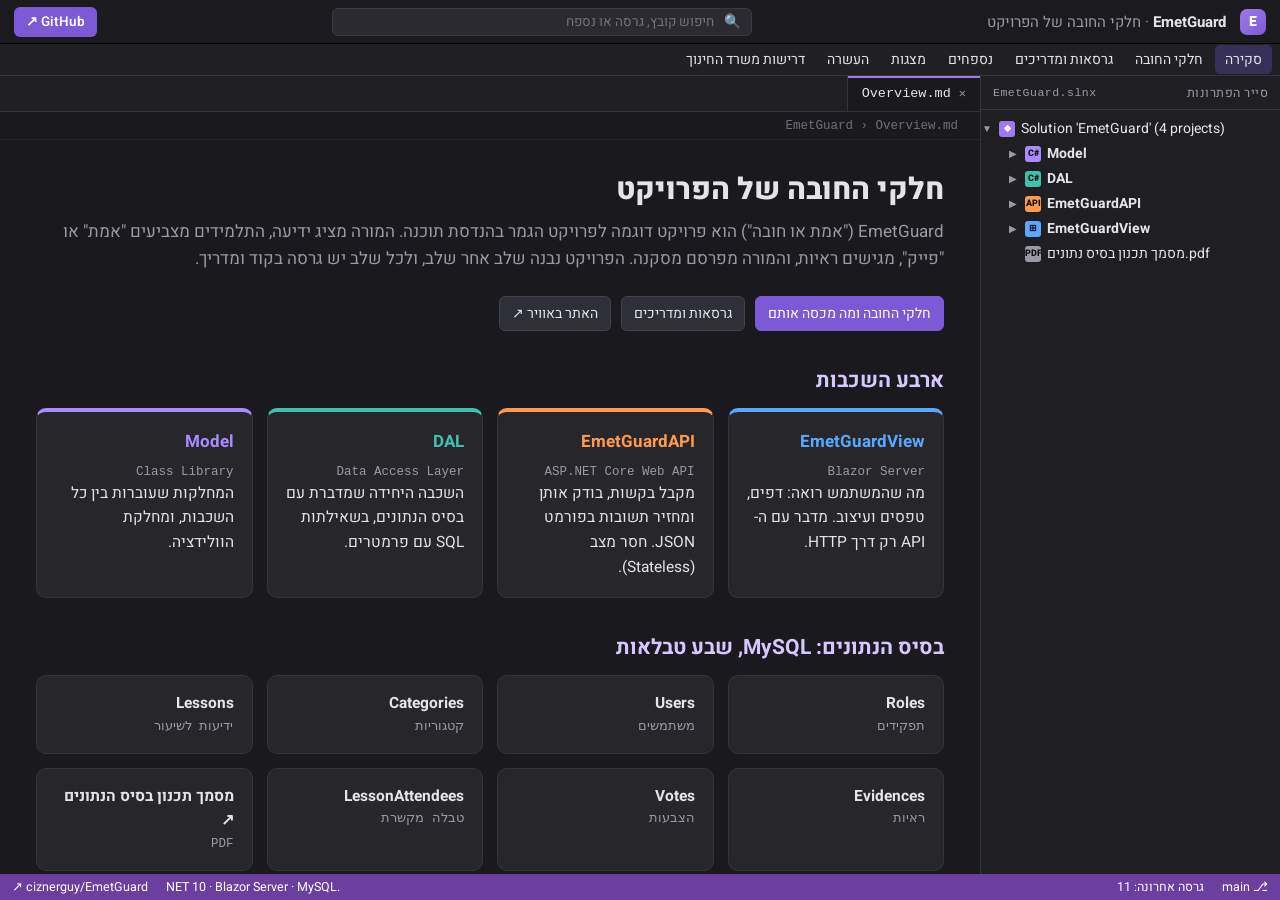
==== index.html @ a3143f9f "אתר: סייר הפתרונות סגור כברירת מחדל" ====
<!DOCTYPE html>
<html lang="he" dir="rtl">
<head>
<meta charset="utf-8">
<meta name="viewport" content="width=device-width, initial-scale=1">
<title>חלקי החובה של הפרויקט · EmetGuard</title>
<meta name="description" content="פרויקט הדוגמה EmetGuard: חלקי החובה, גרסאות, מדריכים, נספחים ומצגות">
<link rel="preconnect" href="https://fonts.googleapis.com">
<link href="https://fonts.googleapis.com/css2?family=Heebo:wght@400;500;700;800&display=swap" rel="stylesheet">
<style>
:root{
  --title:#1b1b1f; --menu:#202024; --side:#1f1f23; --side2:#26262b; --editor:#1a1a1e; --tab:#26262b; --tabActive:#1a1a1e;
  --line:#34343b; --text:#e3e3e8; --muted:#9a9aa6; --dim:#6f6f7a;
  --accent:#9f7aea; --accent2:#7c5ad6; --status:#6b3fa0; --sel:#37315a; --hover:#2d2d34;
  --ok:#4ec98a; --part:#e8b54d; --later:#8a8a96;
  --model:#a98bff; --dal:#3fc1b0; --api:#ff9a4d; --view:#5aa7ff; --db:#c9a27d;
  --code:"Cascadia Code","Cascadia Mono",Consolas,"Courier New",monospace;
}
*{box-sizing:border-box}
html,body{margin:0;height:100%}
body{background:var(--editor);color:var(--text);font-family:Heebo,"Segoe UI",Arial,sans-serif;font-size:15.5px;display:flex;flex-direction:column;overflow:hidden}
a{color:#b9a2ff}
a:hover{color:#d6c8ff}
code,.mono{font-family:var(--code);font-size:.92em}
code{background:#2a2a31;border:1px solid #393942;border-radius:4px;padding:0 5px;direction:ltr;unicode-bidi:isolate}

/* פס כותרת */
.titlebar{height:44px;background:var(--title);display:flex;align-items:center;gap:14px;padding:0 14px;border-bottom:1px solid #000}
.logo{width:26px;height:26px;border-radius:7px;background:linear-gradient(135deg,var(--accent),var(--accent2));display:grid;place-items:center;font-weight:800;font-size:14px;color:#fff}
.titlebar .name{font-weight:700;font-size:15px;white-space:nowrap}
.titlebar .name span{color:var(--muted);font-weight:400}
.search{flex:1;max-width:420px;margin-inline:auto;background:#2a2a30;border:1px solid #3a3a42;border-radius:6px;height:28px;display:flex;align-items:center;padding:0 10px;gap:8px;color:var(--muted);font-size:13.5px}
.search input{background:none;border:0;outline:0;color:var(--text);font:inherit;width:100%}
.tb-btn{background:var(--accent2);color:#fff;border:0;border-radius:6px;padding:5px 12px;font:inherit;font-size:13.5px;font-weight:600;text-decoration:none;white-space:nowrap}
.tb-btn:hover{background:var(--accent);color:#fff}
.menubtn{display:none;background:none;border:1px solid #444;color:var(--text);border-radius:6px;padding:3px 9px;font-size:16px;cursor:pointer}

/* תפריט */
.menubar{height:32px;background:var(--menu);display:flex;align-items:center;gap:2px;padding:0 8px;border-bottom:1px solid var(--line);overflow-x:auto;white-space:nowrap}
.menubar button{background:none;border:0;color:var(--text);font:inherit;font-size:14px;padding:4px 10px;border-radius:5px;cursor:pointer}
.menubar button:hover{background:var(--hover)}
.menubar button.on{background:var(--sel)}

/* גוף */
.main{flex:1;display:flex;min-height:0}
.explorer{width:300px;background:var(--side);border-left:1px solid var(--line);display:flex;flex-direction:column;min-height:0}
.pane-title{height:34px;display:flex;align-items:center;justify-content:space-between;padding:0 12px;font-size:12.5px;letter-spacing:.04em;color:var(--muted);text-transform:uppercase;border-bottom:1px solid var(--line)}
.tree{flex:1;overflow:auto;padding:6px 0 20px;font-size:14px;direction:ltr}
.tree .row{display:flex;align-items:center;gap:6px;height:25px;padding-right:10px;cursor:pointer;white-space:nowrap;color:var(--text);user-select:none}
.tree .row:hover{background:var(--hover)}
.tree .row.sel{background:var(--sel);outline:1px solid #5c4aa0}
.tree .chev{width:12px;color:var(--muted);font-size:10px;text-align:center}
.tree .ico{width:16px;height:16px;border-radius:3px;display:inline-grid;place-items:center;font-size:9px;font-weight:800;color:#111;flex:none}
.tree .desc{color:var(--dim);font-size:12px;margin-left:6px;direction:rtl}
.tree .kids{display:block}
.tree .kids.closed{display:none}

.editor{flex:1;display:flex;flex-direction:column;min-width:0}
.tabs{height:36px;background:var(--side);display:flex;align-items:flex-end;border-bottom:1px solid var(--line);overflow-x:auto;overflow-y:hidden}
.tab{height:35px;display:flex;align-items:center;gap:8px;padding:0 14px;background:var(--tab);border-left:1px solid var(--line);color:var(--muted);font-size:13.5px;cursor:pointer;white-space:nowrap;font-family:var(--code);direction:ltr}
.tab:hover{color:var(--text)}
.tab.on{background:var(--tabActive);color:var(--text);box-shadow:inset 0 2px 0 var(--accent)}
.tab .x{opacity:0;font-size:12px}
.tab.on .x{opacity:.6}
.breadcrumb{height:28px;display:flex;align-items:center;padding:0 22px;color:var(--dim);font-size:12.5px;border-bottom:1px solid #26262c;font-family:var(--code);direction:ltr;justify-content:flex-end}
.content{flex:1;overflow:auto;padding:28px 36px 60px}
.page{display:none;max-width:1050px;margin:0 auto;animation:fade .25s}
.page.on{display:block}
@keyframes fade{from{opacity:0;transform:translateY(6px)}to{opacity:1;transform:none}}

h1{font-size:30px;margin:0 0 6px;font-weight:800}
h2{font-size:21px;margin:34px 0 12px;font-weight:700;color:#d6c8ff}
.lead{color:var(--muted);font-size:17px;margin:0 0 24px;line-height:1.6}
p{line-height:1.7}

.grid{display:grid;gap:14px}
.g2{grid-template-columns:repeat(2,1fr)} .g3{grid-template-columns:repeat(3,1fr)} .g4{grid-template-columns:repeat(4,1fr)}
.card{background:var(--side2);border:1px solid var(--line);border-radius:10px;padding:16px 18px;line-height:1.6}
.card h3{margin:0 0 6px;font-size:17px}
.card .k{font-family:var(--code);font-size:12.5px;color:var(--muted);direction:ltr;text-align:right}
a.card{display:block;text-decoration:none;color:var(--text);transition:border-color .15s,transform .15s}
a.card:hover{border-color:var(--accent);transform:translateY(-2px);color:var(--text)}
.layer{border-top:4px solid}
.btns{display:flex;gap:10px;flex-wrap:wrap;margin-top:10px}
.btn{display:inline-flex;align-items:center;gap:6px;background:#2f2f37;border:1px solid #42424c;color:var(--text);text-decoration:none;border-radius:6px;padding:6px 12px;font-size:14px}
.btn:hover{border-color:var(--accent);color:#fff}
.btn.primary{background:var(--accent2);border-color:var(--accent2);color:#fff}

table{border-collapse:collapse;width:100%;font-size:14.5px;background:var(--side2);border:1px solid var(--line);border-radius:10px;overflow:hidden}
th,td{padding:10px 12px;text-align:right;border-bottom:1px solid var(--line);vertical-align:top;line-height:1.55}
th{background:#2c2c33;color:var(--muted);font-weight:600;font-size:13px}
tr:last-child td{border-bottom:0}
tr:hover td{background:#2a2a31}
.num{font-family:var(--code);color:var(--accent);font-weight:700;width:46px;text-align:center}
.st{display:inline-block;padding:1px 10px;border-radius:12px;font-size:12.5px;font-weight:700;white-space:nowrap}
.st.ok{background:rgba(78,201,138,.15);color:var(--ok);border:1px solid rgba(78,201,138,.4)}
.st.part{background:rgba(232,181,77,.13);color:var(--part);border:1px solid rgba(232,181,77,.4)}
.st.later{background:rgba(138,138,150,.13);color:var(--later);border:1px solid rgba(138,138,150,.35)}
.where{font-family:var(--code);font-size:12.5px;color:#cbbdff;direction:ltr;unicode-bidi:isolate}

.note{background:#2b2640;border:1px solid #4a3f7a;border-radius:10px;padding:12px 16px;line-height:1.6;margin:16px 0}
.warn{background:#3a2f1c;border-color:#6b5328}

/* פרטי קובץ */
.filehead{display:flex;align-items:center;gap:12px;margin-bottom:6px}
.filehead .ico{width:34px;height:34px;border-radius:8px;display:grid;place-items:center;font-weight:800;color:#111;font-size:14px}
.codebox{background:#141417;border:1px solid var(--line);border-radius:10px;padding:14px 18px;font-family:var(--code);font-size:13.5px;direction:ltr;text-align:left;white-space:pre;overflow:auto;color:#d4d4d4;line-height:1.55}
.codebox .c{color:#6a9955} .codebox .k{color:#569cd6} .codebox .t{color:#4ec9b0} .codebox .s{color:#ce9178}

/* שורת סטטוס */
.statusbar{height:26px;background:var(--status);color:#fff;display:flex;align-items:center;gap:18px;padding:0 12px;font-size:12.5px;white-space:nowrap;overflow:hidden}
.statusbar .sp{flex:1}
.statusbar a{color:#fff;text-decoration:none}

/* טלפון */
@media (max-width:900px){
  .g3,.g4{grid-template-columns:repeat(2,1fr)}
  .explorer{position:fixed;top:76px;bottom:26px;right:0;z-index:20;transform:translateX(100%);transition:transform .2s;box-shadow:-8px 0 30px rgba(0,0,0,.5)}
  body.tree-open .explorer{transform:none}
  .menubtn{display:inline-block}
  .search{display:none}
  .content{padding:20px 16px 50px}
  .titlebar .name span{display:none}
}
@media (max-width:560px){
  .g2,.g3,.g4{grid-template-columns:1fr}
  h1{font-size:24px}
  .tb-btn{display:none}
  table{font-size:13.5px} th,td{padding:8px}
}
</style>
</head>
<body>

<header class="titlebar">
  <button class="menubtn" id="menuBtn" aria-label="פתיחת סייר הפתרונות">☰</button>
  <div class="logo">E</div>
  <div class="name">EmetGuard <span>· חלקי החובה של הפרויקט</span></div>
  <label class="search">🔍<input id="q" type="search" placeholder="חיפוש קובץ, גרסה או נספח"></label>
  <a class="tb-btn" href="https://github.com/ciznerguy/EmetGuard" target="_blank" rel="noopener">GitHub ↗</a>
</header>

<nav class="menubar" id="menubar">
  <button data-go="overview">סקירה</button>
  <button data-go="requirements">חלקי החובה</button>
  <button data-go="versions">גרסאות ומדריכים</button>
  <button data-go="appendices">נספחים</button>
  <button data-go="decks">מצגות</button>
  <button data-go="enrichment">העשרה</button>
  <button data-go="ministry">דרישות משרד החינוך</button>
</nav>

<div class="main">
  <aside class="explorer" id="explorer">
    <div class="pane-title"><span>סייר הפתרונות</span><span class="mono" style="text-transform:none">EmetGuard.slnx</span></div>
    <div class="tree" id="tree"></div>
  </aside>

  <section class="editor">
    <div class="tabs" id="tabs"></div>
    <div class="breadcrumb" id="crumb"></div>
    <div class="content" id="content">

<!-- ===== סקירה ===== -->
<article class="page" id="p-overview">
  <h1>חלקי החובה של הפרויקט</h1>
  <p class="lead">EmetGuard ("אמת או חובה") הוא פרויקט דוגמה לפרויקט הגמר בהנדסת תוכנה. המורה מציג ידיעה, התלמידים מצביעים "אמת" או "פייק", מגישים ראיות, והמורה מפרסם מסקנה. הפרויקט נבנה שלב אחר שלב, ולכל שלב יש גרסה בקוד ומדריך.</p>

  <div class="btns" style="margin-bottom:8px">
    <a class="btn primary" href="#requirements">חלקי החובה ומה מכסה אותם</a>
    <a class="btn" href="#versions">גרסאות ומדריכים</a>
    <a class="btn" href="https://emetguard.onrender.com" target="_blank" rel="noopener">האתר באוויר ↗</a>
  </div>

  <h2>ארבע השכבות</h2>
  <div class="grid g4">
    <a class="card layer" style="border-top-color:var(--view)" href="#file/view">
      <h3 style="color:var(--view)">EmetGuardView</h3><div class="k">Blazor Server</div>
      מה שהמשתמש רואה: דפים, טפסים ועיצוב. מדבר עם ה-API רק דרך HTTP.</a>
    <a class="card layer" style="border-top-color:var(--api)" href="#file/api">
      <h3 style="color:var(--api)">EmetGuardAPI</h3><div class="k">ASP.NET Core Web API</div>
      מקבל בקשות, בודק אותן ומחזיר תשובות בפורמט JSON. חסר מצב (Stateless).</a>
    <a class="card layer" style="border-top-color:var(--dal)" href="#file/dal">
      <h3 style="color:var(--dal)">DAL</h3><div class="k">Data Access Layer</div>
      השכבה היחידה שמדברת עם בסיס הנתונים, בשאילתות SQL עם פרמטרים.</a>
    <a class="card layer" style="border-top-color:var(--model)" href="#file/model">
      <h3 style="color:var(--model)">Model</h3><div class="k">Class Library</div>
      המחלקות שעוברות בין כל השכבות, ומחלקת הוולידציה.</a>
  </div>

  <h2>בסיס הנתונים: MySQL, שבע טבלאות</h2>
  <div class="grid g4">
    <div class="card"><b>Roles</b><div class="k">תפקידים</div></div>
    <div class="card"><b>Users</b><div class="k">משתמשים</div></div>
    <div class="card"><b>Categories</b><div class="k">קטגוריות</div></div>
    <div class="card"><b>Lessons</b><div class="k">ידיעות לשיעור</div></div>
    <div class="card"><b>Evidences</b><div class="k">ראיות</div></div>
    <div class="card"><b>Votes</b><div class="k">הצבעות</div></div>
    <div class="card"><b>LessonAttendees</b><div class="k">טבלה מקשרת</div></div>
    <a class="card" id="dbDoc" target="_blank" rel="noopener"><b>מסמך תכנון בסיס הנתונים ↗</b><div class="k">PDF</div></a>
  </div>

  <h2>איך להשתמש באתר</h2>
  <div class="grid g3">
    <div class="card"><b>סייר הפתרונות</b><br>בצד ימין, כמו ב-Visual Studio. לחיצה על קובץ מסבירה מה הוא עושה ובאיזו גרסה נוסף.</div>
    <div class="card"><b>הלשוניות</b><br>בתפריט העליון: חלקי החובה, גרסאות, נספחים, מצגות ודרישות המשרד.</div>
    <div class="card"><b>חיפוש</b><br>בשורת החיפוש למעלה אפשר למצוא קובץ, גרסה או נספח לפי שם.</div>
  </div>
</article>

<!-- ===== חלקי החובה ===== -->
<article class="page" id="p-requirements">
  <h1>חלקי החובה</h1>
  <p class="lead">דרישות החובה לפי גיליון ההערכה של משרד החינוך (מגמה 883589), ולצד כל אחת: איפה היא נמצאת בפרויקט הדוגמה ובאיזו גרסה.</p>
  <p><span class="st ok">קיים</span> בקוד &nbsp; <span class="st part">חלקי</span> קיים לטבלת המשתמשים, ובהמשך גם לשאר הטבלאות &nbsp; <span class="st later">בהמשך</span></p>

  <h2>דרישות חובה 1-6</h2>
  <table>
    <tr><th>#</th><th>דרישה</th><th>איפה בפרויקט</th><th>גרסה</th><th>מצב</th></tr>
    <tr><td class="num">1</td><td>ממשק למערכת מידע: שליפה מכמה טבלאות, עדכון, ועובד בזמן הבחינה</td><td><span class="where">UserDB · UsersController</span><br>הרשמה, כניסה, שליפת משתמש עם שם התפקיד (JOIN)</td><td>3, 5, 6</td><td><span class="st part">חלקי</span></td></tr>
    <tr><td class="num">2</td><td>שימוש בנתונים ובפקדים, שאילתות מורכבות, חיתוך ועדכון</td><td><span class="where">UserDB</span><br>שאילתות עם פרמטרים, JOIN לתפקידים, ספירה לפי תפקיד (GROUP BY), עדכון סיסמה ואימייל</td><td>3</td><td><span class="st part">חלקי</span></td></tr>
    <tr><td class="num">3</td><td>מסד נתונים מנורמל: לפחות 4 טבלאות, טבלה מקשרת, מפתחות זרים</td><td><span class="where">DatabaseInitializer</span><br>7 טבלאות, LessonAttendees מקשרת, מפתחות זרים</td><td>2</td><td><span class="st ok">קיים</span></td></tr>
    <tr><td class="num">4</td><td>ממשק משתמש נוח, כולל בדיקות תקינות</td><td><span class="where">Home · Login · Register · UserValidator</span><br>עיצוב Bootstrap, בדיקות קלט בדף וב-API</td><td>4, 5, 11</td><td><span class="st ok">קיים</span></td></tr>
    <tr><td class="num">5</td><td>שימוש נכון בתכנות מונחה עצמים, כולל ירושה</td><td><span class="where">BaseEntity → User</span><br>ירושה, בנאים, base, override של ToString</td><td>3</td><td><span class="st ok">קיים</span></td></tr>
    <tr><td class="num">6</td><td>כמה רמות הרשאה, והממשק מציג רק מה שמותר</td><td>מנהל, מורה ותלמיד. דף ראשי לכל תפקיד</td><td>8 (מטלה)</td><td><span class="st ok">קיים</span></td></tr>
  </table>

  <h2>דרישות החלופה</h2>
  <table>
    <tr><th>חלופה</th><th>מה נדרש</th><th>איפה בפרויקט</th><th>מצב</th></tr>
    <tr><td><b>שירותי רשת</b></td><td>שרת-לקוח, סביבה חסרת מצב, Web Service שכתב התלמיד עם שליפה, הוספה, עדכון ומחיקה, והעברת אובייקטים ורשימות</td><td><span class="where">EmetGuardAPI · UsersController</span><br>ASP.NET Core, ‏<code>List&lt;User&gt;</code> ב-JSON</td><td><span class="st ok">קיים</span></td></tr>
    <tr><td><b>תכנות אסינכרוני</b></td><td>טיפול בנתונים בשרת במנגנון אסינכרוני, אירועים ונציגים (delegates)</td><td><span class="where">async/await · UserSession.OnChange</span></td><td><span class="st ok">קיים</span></td></tr>
    <tr><td><b>מערכות מנהליות</b></td><td>תיק ניתוח: ייזום, מערכת קיימת ועתידית, ארגון, Use Case, תרשים פעילות, ERD/DSD</td><td>מסמך הייזום ומסמך תכנון בסיס הנתונים</td><td><span class="st part">חלקי</span></td></tr>
  </table>

  <h2>הרחבות: צריך 3 נושאים</h2>
  <p>אפשרות 1: שלושה נושאים מסעיף 8. אפשרות 2: שניים מסעיף 8 ושניים מסעיף 9.</p>
  <div class="grid g2">
    <div class="card"><b>סעיף 8</b>
      <ul style="margin:6px 0 0;padding-right:20px">
        <li>הצפנה והגנה על סיסמאות: גיבוב BCrypt <span class="st ok">גרסה 7</span></li>
        <li>user control: הרכיבים Field ו-Logo <span class="st ok">גרסה 4</span></li>
      </ul></div>
    <div class="card"><b>סעיף 9</b>
      <ul style="margin:6px 0 0;padding-right:20px">
        <li>הגנה מפני SQL Injection בעזרת פרמטרים <span class="st ok">גרסה 3</span></li>
        <li>קוד אסינכרוני <span class="st ok">כל הגרסאות</span></li>
        <li>כתיבה ושימוש במחלקות validation <span class="st ok">גרסה 11</span></li>
      </ul></div>
  </div>
  <div class="note"><b>סעיף 7, בינה מלאכותית:</b> השנה רשות, וכל נתיב בו נספר כנושא מסעיף 8. בשנה הבאה (תשפ"ח) הוא יהפוך לחובה.</div>

  <h2>תנאי סף שאינם קוד</h2>
  <div class="grid g3">
    <div class="card"><b>תיק פרויקט</b><br>חובה שיהיו בו לפחות ארכיטקטורה, מימוש ונספח קוד. בלעדיהם הפרויקט לא מתקבל.</div>
    <div class="card"><b>סימון קוד שנעזרו בו</b><br>כל קטע שנלקח מאתר או נוצר בבינה מלאכותית מסומן בתיעוד. בפרויקט: הערות ▼▼▼ ו-▲▲▲ סביב קטעי העיצוב.</div>
    <div class="card"><b>עובד בבחינה</b><br>הפעלה מלאה מקצה לקצה, כולל שמירה וטעינה של נתונים. לא סרטון ולא מצגת.</div>
  </div>
</article>

<!-- ===== גרסאות ===== -->
<article class="page" id="p-versions">
  <h1>גרסאות ומדריכים</h1>
  <p class="lead">כל גרסה מוסיפה שלב אחד. לכל גרסה: הקוד כפי שהיה בסוף השלב, ומדריך שמסביר מה נעשה בו.</p>
  <table id="versionsTable">
    <tr><th>גרסה</th><th>מה נוסף</th><th>קוד</th><th>מדריך</th></tr>
  </table>
  <div class="note"><b>הגשה:</b> <a href="https://github.com/ciznerguy/EmetGuard/releases/download/v7/submission-stages-1-9.pdf" target="_blank" rel="noopener">הוראות הגשה שלבים 1-9</a>. קישור לפרויקט ב-GitHub וסרטון הסבר הם חובה. כל גרסה זמינה גם כקובץ zip בדף ה-<a href="https://github.com/ciznerguy/EmetGuard/releases" target="_blank" rel="noopener">Releases</a>.</div>
</article>

<!-- ===== נספחים ===== -->
<article class="page" id="p-appendices">
  <h1>נספחים</h1>
  <p class="lead">הסברים מורחבים על נושאים שפגשנו בדרך. ליד כל נספח מצוין באיזו גרסה פגשנו את הנושא לראשונה.</p>
  <div class="grid g2" id="appGrid"></div>
</article>

<!-- ===== מצגות ===== -->
<article class="page" id="p-decks">
  <h1>מצגות</h1>
  <p class="lead">מצגות מונפשות להצגה בכיתה. מעבר בין שקפים בחיצים במקלדת או בכפתורים בתחתית המסך.</p>
  <div class="grid g2">
    <a class="card" href="parts.html" target="_blank" rel="noopener" style="border-top:4px solid var(--view)">
      <h3>חלקי הפרויקט (הכנה למבחן) ↗</h3>
      ארבע השכבות, תפקיד כל אחת ואיך הן מדברות זו עם זו, לפי שלבים 1-9.</a>
    <a class="card" href="validation.html" target="_blank" rel="noopener" style="border-top:4px solid var(--model)">
      <h3>מחלקת ולידציה (גרסה 11) ↗</h3>
      למה בדיקה בדף לא מספיקה, איפה UserValidator יושבת, הכללים, הקוד והשימוש בדף וב-API.</a>
  </div>
  <h2>סרטון</h2>
  <a class="card" href="https://github.com/ciznerguy/EmetGuard#סרטון-איך-עובדים-עם-הגיט-של-emetguard" target="_blank" rel="noopener">
    <h3>איך עובדים עם הגיט של EmetGuard ↗</h3>
    סרטון קצר, בלי קול: הדף הראשי, מעבר בין הגרסאות, המדריך של כל גרסה והנספחים.</a>
</article>

<!-- ===== העשרה ===== -->
<article class="page" id="p-enrichment">
  <h1>העשרה</h1>
  <p class="lead">למי שרוצה ללמוד עוד. <b>לא חובה:</b> הפרויקט עומד בכל הדרישות גם בלעדיהם. כדאי לגשת אליהם רק אחרי שסיימתם את שלבי הפרויקט.</p>
  <div class="grid g2">
    <div class="card"><h3>Remote DB</h3>בסיס נתונים MySQL בענן (Aiven), ובחירה בקוד בין השרת המקומי לשרת בענן.
      <div class="btns"><a class="btn" href="https://github.com/ciznerguy/EmetGuard/raw/main/enrichment/remote-db-guide.pdf" target="_blank" rel="noopener">מדריך ↗</a></div></div>
    <div class="card"><h3>Website Hosting</h3>פרסום האתר באינטרנט ב-Render עם Docker.
      <div class="btns"><a class="btn" href="https://github.com/ciznerguy/EmetGuard/raw/main/enrichment/website-hosting-guide.pdf" target="_blank" rel="noopener">מדריך ↗</a><a class="btn" href="https://emetguard.onrender.com" target="_blank" rel="noopener">האתר באוויר ↗</a></div></div>
  </div>
</article>

<!-- ===== משרד החינוך ===== -->
<article class="page" id="p-ministry">
  <h1>דרישות משרד החינוך</h1>
  <p class="lead">"אפליקציות משולבות נתונים" במסגרת לימודי ההתמחות בהנדסת תוכנה, 883589. גיליון בדיקת רמת הפרויקט והערכתו.</p>
  <div class="btns" style="margin-bottom:10px"><a class="btn primary" href="docs/ministry-requirements.pdf" target="_blank" rel="noopener">📄 פתיחת הגיליון המלא (PDF)</a></div>

  <h2>בקצרה</h2>
  <div class="grid g2">
    <div class="card"><b>דרישות חובה 1-6</b><br>בלעדיהן הפרויקט לא מתקבל. בלי דרישות 5 או 6 הוא נבדק כפרויקט 3 יחידות.</div>
    <div class="card"><b>סעיף 7: בינה מלאכותית</b><br>ארבעה נתיבים: מודל שפה דרך API, מודלים מוכנים, סוכן, ואימון מודל. השנה רשות, מתשפ"ח חובה.</div>
    <div class="card"><b>הרחבות: 3 נושאים</b><br>שלושה מסעיף 8, או שניים מסעיף 8 ושניים מסעיף 9. מתשפ"ח: ארבעה מסעיף 8, או שלושה מסעיף 8 ושניים מסעיף 9.</div>
    <div class="card"><b>תיק הפרויקט: 20%</b><br>מראה 15%, תוכן 85%. חובה לפחות ארכיטקטורה, מימוש ונספח קוד.</div>
  </div>

  <h2>הערכת הפרויקט בבחינה</h2>
  <table>
    <tr><th>מרכיב</th><th>משקל</th></tr>
    <tr><td>הצגה ושליטה בפרויקט</td><td>10%</td></tr>
    <tr><td>פרויקט עובד מקצה לקצה</td><td>10%</td></tr>
    <tr><td>אחסון וטיפול בבסיס נתונים</td><td>10%</td></tr>
    <tr><td>שימוש בנושאים מסעיפים 8 ו-9</td><td>10%</td></tr>
    <tr><td>שליטה בקוד</td><td>25%</td></tr>
    <tr><td>שליטה בחומר התיאורטי</td><td>15%</td></tr>
    <tr><td>שלוש הרחבות</td><td>7% + 7% + 6%</td></tr>
    <tr><td>בונוס: נושא מורכב, הרחבות נוספות</td><td>עד 10%</td></tr>
  </table>
  <div class="note warn">הפרויקט חייב לעבוד במהלך הבחינה. לא סרטון, לא מצגת, ולא "אתמול הכל עבד".</div>
</article>

<!-- ===== קובץ ===== -->
<article class="page" id="p-file"></article>

    </div>
  </section>
</div>

<footer class="statusbar">
  <span>⎇ main</span>
  <span id="sbLatest">גרסה אחרונה: 11</span>
  <span class="sp"></span>
  <span>.NET 10 · Blazor Server · MySQL</span>
  <a href="https://github.com/ciznerguy/EmetGuard" target="_blank" rel="noopener">ciznerguy/EmetGuard ↗</a>
</footer>

<script>
(function(){
  var GH = "https://github.com/ciznerguy/EmetGuard";
  var REL = GH + "/releases/download/";

  // ---------- נתונים ----------
  var versions = [
    [1, "מבנה ראשוני של ארבע שכבות", "v1", "v1/v1-initial-project-guide.pdf", "מדריך יצירת פרויקט ראשוני"],
    [2, "יצירה של בסיס הנתונים והטבלאות", "v2", "v2/v2-database-connection-guide.pdf", "מדריך חיבור לבסיס הנתונים"],
    [3, "מחלקות Model, שאילתות משתמשים ב-DAL ו-endpoints ב-API", "v3", "v3/v3-users-table-guide.pdf", "מדריך גישה לטבלת המשתמשים"],
    [4, "דף בית, דף הרשמה ודף כניסה בעיצוב Bootstrap", "v4", "v4/v4-pages-design-guide.pdf", "מדריך דף בית, הרשמה וכניסה"],
    [5, "הפעלת דף ההרשמה: בדיקה שהמשתמש לא קיים ושמירה בבסיס הנתונים", "v5", "v5/v5-register-logic-guide.pdf", "מדריך הפעלת דף ההרשמה"],
    [6, "כניסה למערכת, ושירות שזוכר את המשתמש המחובר בכל הדפים", "v6", "v6/v6-login-session-guide.pdf", "מדריך כניסה ושירות משתמש"],
    [7, "גיבוב סיסמאות עם BCrypt, ומשתמשים התחלתיים", "v7", "v7/v7-password-hashing-guide.pdf", "מדריך גיבוב סיסמאות"],
    [8, "מטלה: רמות הרשאה ודף ראשי לכל תפקיד", null, "v7/assignment-stage8-permissions.pdf", "הנחיות מטלה שלב 8"],
    [9, "מטלה: עיצוב הדפים הפנימיים", null, "v7/assignment-stage9-inner-pages.pdf", "הנחיות מטלה שלב 9"],
    [10, "הודעות בקונסולת ה-API על הגישה לבסיס הנתונים", "v10", "v10/v10-console-logging-guide.pdf", "מדריך הודעות בקונסולה"],
    [11, "מחלקת ולידציה משותפת: אותם כללי תקינות בדף ההרשמה וב-API", "v11", "v11/v11-validation-guide.pdf", "מדריך מחלקת ולידציה"]
  ];
  var appendices = [
    ["שאלות להבנה וחזרה", "v7/review-questions.pdf", "כל הגרסאות"],
    ["גיבוי הפרויקט ב-Git וב-GitHub", "v1/appendix-git-backup.pdf", "1"],
    ["המחלקה DatabaseInitializer: אתחול בסיס הנתונים", "v2/v2-appendix-database-initializer.pdf", "2"],
    ["למה צריך מחלקת בסיס (BaseEntity)", "v3/v3-users-table-guide.pdf", "3"],
    ["תכונות ב-C#: get ו-set, ולמה לא ויתרנו על הכימוס", "v3/v3-appendix-properties.pdf", "3"],
    ["Bootstrap לעומק, עם דוגמאות מהאתר", "v4/v4-pages-design-guide.pdf", "4"],
    ["פביקון: מה זה, איך יוצרים ואיך מעלים לאתר", "v4/v4-appendix-favicon.pdf", "4"],
    ["איך משתמשים במחלקה בלי ליצור עצם: פעולות static", "v11/v11-appendix-static.pdf", "11"]
  ];

  // קבצים בסייר הפתרונות
  var C = {model:"#a98bff", dal:"#3fc1b0", api:"#ff9a4d", view:"#5aa7ff", db:"#c9a27d", doc:"#9a9aa6"};
  var files = {
    model:{name:"Model", kind:"project", color:C.model, ico:"C#", desc:"מחלקות הנתונים שעוברות בין כל השכבות. לא תלויה באף שכבה אחרת, ולכן כולן יכולות להשתמש בה.", ver:"1", path:"Model"},
    baseentity:{name:"BaseEntity.cs", color:C.model, ico:"C#", desc:"מחלקת בסיס מופשטת (abstract) עם המזהה Id. כל ישות יורשת ממנה. כאן מתקיימת דרישת הירושה.", ver:"3", path:"Model/BaseEntity.cs",
      code:'<span class="k">public abstract class</span> <span class="t">BaseEntity</span>\n{\n    <span class="k">public int</span> Id { <span class="k">get</span>; <span class="k">set</span>; }\n}'},
    user:{name:"User.cs", color:C.model, ico:"C#", desc:"המשתמש: שם, אימייל, סיסמה, תפקיד. יורש מ-BaseEntity, עם כמה בנאים ו-override של ToString.", ver:"3", path:"Model/User.cs",
      code:'<span class="k">public class</span> <span class="t">User</span> : <span class="t">BaseEntity</span>\n{\n    <span class="k">public string</span> Username { <span class="k">get</span>; <span class="k">set</span>; }\n    ...\n    <span class="k">public override string</span> ToString() { ... }\n}'},
    validator:{name:"UserValidator.cs", color:C.model, ico:"C#", desc:"מחלקה סטטית עם כללי התקינות של משתמש. הדף וה-API משתמשים באותה מחלקה. הרחבה מסעיף 9 של משרד החינוך.", ver:"11", path:"Model/UserValidator.cs",
      code:'<span class="t">List</span>&lt;<span class="k">string</span>&gt; errors = <span class="t">UserValidator</span>.Validate(user);\n<span class="k">if</span> (errors.Count &gt; 0)\n{\n    <span class="k">return</span> BadRequest(errors);\n}'},
    dal:{name:"DAL", kind:"project", color:C.dal, ico:"C#", desc:"שכבת הגישה לנתונים. השכבה היחידה שמדברת עם MySQL. כל השאילתות עם פרמטרים, להגנה מ-SQL Injection.", ver:"2", path:"DAL"},
    initializer:{name:"DatabaseInitializer.cs", color:C.dal, ico:"C#", desc:"יוצר את בסיס הנתונים ואת שבע הטבלאות אם הם לא קיימים, ומוסיף תפקידים ומשתמשים התחלתיים.", ver:"2", path:"DAL/DatabaseInitializer.cs",
      code:'<span class="k">CREATE TABLE IF NOT EXISTS</span> LessonAttendees (\n    LessonID <span class="k">INT NOT NULL</span>,\n    UserID <span class="k">INT NOT NULL</span>,\n    <span class="k">FOREIGN KEY</span> (LessonID) <span class="k">REFERENCES</span> Lessons(LessonID), ...\n);'},
    userdb:{name:"UserDB.cs", color:C.dal, ico:"C#", desc:"כל השאילתות על טבלת המשתמשים: הוספה, שליפה, JOIN לתפקידים, ספירה לפי תפקיד, עדכון ובדיקת כניסה עם BCrypt.", ver:"3", path:"DAL/UserDB.cs",
      code:'<span class="k">string</span> sql = <span class="s">"SELECT ... FROM Users u JOIN Roles r ON u.RoleID = r.RoleID WHERE u.Username = @Username;"</span>;\ncommand.Parameters.AddWithValue(<span class="s">"@Username"</span>, username);'},
    api:{name:"EmetGuardAPI", kind:"project", color:C.api, ico:"API", desc:"שכבת השירות: ASP.NET Core Web API חסר מצב. מקבל בקשות HTTP, קורא ל-DAL ומחזיר JSON.", ver:"1", path:"EmetGuardAPI"},
    controller:{name:"UsersController.cs", color:C.api, ico:"C#", desc:"נקודות הקצה של המשתמשים: api/users. מחזיר קודי מצב מתאימים: 200, 201, 400, 401, 409.", ver:"3", path:"EmetGuardAPI/Controllers/UsersController.cs",
      code:'[<span class="t">HttpPost</span>]\n<span class="k">public async</span> <span class="t">Task</span>&lt;<span class="t">ActionResult</span>&lt;<span class="t">User</span>&gt;&gt; Add([<span class="t">FromBody</span>] <span class="t">User</span> user, ...)'},
    http:{name:"EmetGuardAPI.http", color:C.api, ico:"⇄", desc:"קובץ בדיקות: שולחים בקשות ל-API ישירות מ-Visual Studio, בלי דפדפן.", ver:"1", path:"EmetGuardAPI/EmetGuardAPI.http",
      code:'POST {{EmetGuardAPI_HostAddress}}/api/users\nContent-Type: application/json\n\n{ <span class="s">"username"</span>: <span class="s">"test_user"</span>, ... }'},
    program:{name:"Program.cs", color:C.api, ico:"C#", desc:"נקודת הכניסה של השרת: קריאת מחרוזת החיבור מ-User Secrets, אתחול בסיס הנתונים ורישום השירותים.", ver:"2", path:"EmetGuardAPI/Program.cs"},
    view:{name:"EmetGuardView", kind:"project", color:C.view, ico:"⊞", desc:"שכבת התצוגה: Blazor Server. דפים, רכיבים ועיצוב. מדברת עם ה-API רק דרך HttpClient.", ver:"1", path:"EmetGuardView"},
    home:{name:"Home.razor", color:C.view, ico:"@", desc:"דף הבית: מה האתר עושה, למה זה חשוב, ושתי דוגמאות לידיעות פייק.", ver:"4", path:"EmetGuardView/Components/Pages/Home.razor"},
    login:{name:"Login.razor", color:C.view, ico:"@", desc:"דף הכניסה: שולח שם וסיסמה ל-API, שומר את המשתמש ב-UserSession ומעביר לדף לפי התפקיד.", ver:"4, 6", path:"EmetGuardView/Components/Pages/Login.razor"},
    register:{name:"Register.razor", color:C.view, ico:"@", desc:"דף ההרשמה: בדיקות תקינות עם UserValidator, בדיקה שהשם והאימייל פנויים, ושמירה.", ver:"4, 5, 11", path:"EmetGuardView/Components/Pages/Register.razor"},
    field:{name:"Field.razor", color:C.view, ico:"@", desc:"רכיב משותף (user control): תווית ותיבת קלט. כל שדה בטפסים נבנה ממנו. הרחבה מסעיף 8.", ver:"4", path:"EmetGuardView/Components/Shared/Field.razor"},
    logo:{name:"Logo.razor", color:C.view, ico:"@", desc:"רכיב משותף: הלוגו של האתר, מצויר כ-SVG.", ver:"4", path:"EmetGuardView/Components/Shared/Logo.razor"},
    layout:{name:"MainLayout.razor", color:C.view, ico:"@", desc:"המסגרת של כל הדפים: סרגל עליון עם המשתמש המחובר, תוכן ותחתית.", ver:"4, 6", path:"EmetGuardView/Components/Layout/MainLayout.razor"},
    session:{name:"UserSession.cs", color:C.view, ico:"C#", desc:"שירות שזוכר את המשתמש המחובר בכל הדפים. משתמש באירוע (event) ובנציג (delegate) כדי לעדכן את הסרגל העליון.", ver:"6", path:"EmetGuardView/Services/UserSession.cs",
      code:'<span class="k">public event</span> <span class="t">Action</span>? OnChange;\n...\n<span class="k">if</span> (OnChange != <span class="k">null</span>)\n{\n    OnChange.Invoke();\n}'},
    sitecss:{name:"site.css", color:C.view, ico:"#", desc:"העיצוב של האתר: צבעים, גופנים והתאמות לספריית Bootstrap.", ver:"4", path:"EmetGuardView/wwwroot/css/site.css"},
    dbdoc:{name:"מסמך תכנון בסיס נתונים.pdf", color:C.doc, ico:"PDF", desc:"מסמך התכנון של שבע הטבלאות, הקשרים ביניהן וה-DSD.", ver:"2", raw:true, path:"מסמך תכנון בסיס נתונים - EmetGuard.pdf"}
  };
  var tree = [
    {id:"model", kids:["baseentity","user","validator"]},
    {id:"dal", kids:["initializer","userdb"]},
    {id:"api", kids:[{folder:"Controllers", kids:["controller"]},"http","program"]},
    {id:"view", kids:[{folder:"Components/Layout", kids:["layout"]},{folder:"Components/Pages", kids:["home","login","register"]},{folder:"Components/Shared", kids:["field","logo"]},{folder:"Services", kids:["session"]},{folder:"wwwroot/css", kids:["sitecss"]}]},
    {file:"dbdoc"}
  ];

  function el(tag, cls, html){ var e=document.createElement(tag); if(cls){e.className=cls;} if(html!==undefined){e.innerHTML=html;} return e; }
  function fileUrl(f){
    if (f.raw) { return GH + "/blob/main/" + encodeURIComponent(f.path); }
    if (f.kind === "project") { return GH + "/tree/main/" + f.path; }
    return GH + "/blob/main/" + f.path;
  }
  document.getElementById("dbDoc").href = fileUrl(files.dbdoc);

  // ---------- טבלת גרסאות ----------
  var vt = document.getElementById("versionsTable");
  versions.forEach(function(v){
    var tr = el("tr");
    var code = "<span class='st later'>מטלה לתלמידים</span>";
    if (v[2]) { code = "<a href='" + GH + "/tree/" + v[2] + "' target='_blank' rel='noopener'>לעיון בקוד ↗</a>"; }
    tr.innerHTML = "<td class='num'>" + v[0] + "</td><td>" + v[1] + "</td><td>" + code + "</td><td><a href='" + REL + v[3] + "' target='_blank' rel='noopener'>" + v[4] + " ↗</a></td>";
    vt.appendChild(tr);
  });

  // ---------- נספחים ----------
  var ag = document.getElementById("appGrid");
  appendices.forEach(function(a){
    var c = el("a", "card");
    c.href = REL + a[1]; c.target = "_blank"; c.rel = "noopener";
    c.innerHTML = "<h3>" + a[0] + " ↗</h3><span class='st later'>פגשנו בגרסה: " + a[2] + "</span>";
    ag.appendChild(c);
  });

  // ---------- סייר הפתרונות ----------
  var treeEl = document.getElementById("tree");
  function icon(f){ var i = el("span", "ico", f.ico); i.style.background = f.color; return i; }
  function fileRow(id, depth){
    var f = files[id];
    var r = el("div", "row"); r.dataset.file = id; r.dataset.name = f.name.toLowerCase();
    r.style.paddingLeft = (10 + depth * 16) + "px";
    r.appendChild(el("span", "chev", "")); r.appendChild(icon(f)); r.appendChild(el("span", "", f.name));
    r.onclick = function(){ location.hash = "file/" + id; };
    return r;
  }
  function folderRow(name, depth, kidsEl, isProject, f){
    var r = el("div", "row"); r.style.paddingLeft = (10 + depth * 16) + "px";
    // ברירת המחדל: סגור
    var ch = el("span", "chev", "▶");
    r.appendChild(ch);
    if (isProject) { r.appendChild(icon(f)); r.appendChild(el("b", "", name)); r.dataset.file = f.key; r.dataset.name = name.toLowerCase(); }
    else { var fi = el("span", "ico", "▸"); fi.style.background = "#d7b45a"; r.appendChild(fi); r.appendChild(el("span", "", name)); }
    // לחיצה על החץ פותחת וסוגרת. לחיצה על שם של פרויקט פותחת את ההסבר שלו
    r.onclick = function(e){
      if (isProject && !e.target.classList.contains("chev")) {
        kidsEl.classList.remove("closed"); ch.textContent = "▼";
        location.hash = "file/" + f.key;
        return;
      }
      kidsEl.classList.toggle("closed");
      if (kidsEl.classList.contains("closed")) { ch.textContent = "▶"; } else { ch.textContent = "▼"; }
    };
    return r;
  }
  function build(items, parent, depth){
    items.forEach(function(it){
      if (typeof it === "string") { parent.appendChild(fileRow(it, depth)); return; }
      if (it.file) { parent.appendChild(fileRow(it.file, depth)); return; }
      var kids = el("div", "kids closed");
      if (it.folder) { parent.appendChild(folderRow(it.folder, depth, kids, false)); }
      else { var f = files[it.id]; f.key = it.id; parent.appendChild(folderRow(f.name, depth, kids, true, f)); }
      build(it.kids, kids, depth + 1);
      parent.appendChild(kids);
    });
  }
  var sol = el("div", "row"); sol.innerHTML = "<span class='chev'>▼</span><span class='ico' style='background:#9f7aea;color:#fff'>◆</span><span>Solution 'EmetGuard' (4 projects)</span>";
  sol.onclick = function(){ location.hash = "overview"; };
  treeEl.appendChild(sol);
  build(tree, treeEl, 1);

  // ---------- לשוניות וניווט ----------
  var pages = {overview:"Overview.md", requirements:"Requirements.md", versions:"Versions.md", appendices:"Appendices.md", decks:"Presentations.md", enrichment:"Enrichment.md", ministry:"Ministry.pdf"};
  var open = ["overview"];
  var tabsEl = document.getElementById("tabs");
  var crumb = document.getElementById("crumb");

  function tabLabel(key){
    if (key.indexOf("file/") === 0) { return files[key.slice(5)].name; }
    return pages[key];
  }
  function renderTabs(active){
    tabsEl.innerHTML = "";
    open.forEach(function(key){
      var t = el("div", "tab" + (key === active ? " on" : ""));
      t.appendChild(el("span", "", tabLabel(key)));
      var x = el("span", "x", "✕");
      x.onclick = function(e){
        e.stopPropagation();
        open = open.filter(function(k){ return k !== key; });
        if (open.length === 0) { open = ["overview"]; }
        if (key === active) { location.hash = open[open.length - 1]; } else { renderTabs(active); }
      };
      t.appendChild(x);
      t.onclick = function(){ location.hash = key; };
      tabsEl.appendChild(t);
    });
  }
  function showFile(id){
    var f = files[id]; var p = document.getElementById("p-file");
    var html = "<div class='filehead'><span class='ico' style='background:" + f.color + "'>" + f.ico + "</span><div><h1 style='margin:0'>" + f.name + "</h1></div></div>";
    html += "<p class='lead'>" + f.desc + "</p>";
    html += "<div class='btns'><span class='btn'>נוסף בגרסה " + f.ver + "</span><a class='btn primary' href='" + fileUrl(f) + "' target='_blank' rel='noopener'>פתיחה ב-GitHub ↗</a></div>";
    if (f.code) { html += "<h2>דוגמה מהקוד</h2><div class='codebox'>" + f.code + "</div>"; }
    p.innerHTML = html;
  }
  // כשנבחר קובץ (למשל מקישור), פותחים את התיקיות שמעליו כדי שיראו אותו בעץ
  function openParents(row){
    var p = row.parentElement;
    while (p && p.classList.contains("kids")) {
      p.classList.remove("closed");
      var head = p.previousElementSibling;
      if (head) { var c = head.querySelector(".chev"); if (c) { c.textContent = "▼"; } }
      p = p.parentElement;
    }
  }
  function route(){
    var key = decodeURIComponent((location.hash || "#overview").slice(1));
    var pageId;
    if (key.indexOf("file/") === 0 && files[key.slice(5)]) { showFile(key.slice(5)); pageId = "file"; }
    else if (pages[key]) { pageId = key; }
    else { key = "overview"; pageId = "overview"; }
    if (open.indexOf(key) < 0) { open.push(key); }
    document.querySelectorAll(".page").forEach(function(p){ p.classList.remove("on"); });
    document.getElementById("p-" + pageId).classList.add("on");
    document.querySelectorAll(".menubar button").forEach(function(b){
      if (b.dataset.go === key) { b.classList.add("on"); } else { b.classList.remove("on"); }
    });
    document.querySelectorAll(".tree .row").forEach(function(r){
      if (key === "file/" + r.dataset.file) { r.classList.add("sel"); openParents(r); } else { r.classList.remove("sel"); }
    });
    renderTabs(key);
    var path = "EmetGuard › " + tabLabel(key);
    if (pageId === "file") { path = "EmetGuard › " + files[key.slice(5)].path; }
    crumb.textContent = path;
    document.getElementById("content").scrollTop = 0;
    document.body.classList.remove("tree-open");
  }
  document.querySelectorAll(".menubar button").forEach(function(b){
    b.onclick = function(){ location.hash = b.dataset.go; };
  });
  document.getElementById("menuBtn").onclick = function(){ document.body.classList.toggle("tree-open"); };
  window.addEventListener("hashchange", route);

  // ---------- חיפוש ----------
  var q = document.getElementById("q");
  q.addEventListener("input", function(){
    var s = q.value.trim().toLowerCase();
    document.querySelectorAll(".tree .row").forEach(function(r){
      if (s === "" || !r.dataset.name || r.dataset.name.indexOf(s) >= 0) { r.style.display = ""; } else { r.style.display = "none"; }
    });
    document.querySelectorAll(".tree .kids").forEach(function(k){ k.classList.remove("closed"); });
  });
  q.addEventListener("keydown", function(e){
    if (e.key !== "Enter") { return; }
    var s = q.value.trim().toLowerCase();
    if (s === "") { return; }
    var ids = Object.keys(files);
    for (var i = 0; i < ids.length; i++) {
      if (files[ids[i]].name.toLowerCase().indexOf(s) >= 0) { location.hash = "file/" + ids[i]; return; }
    }
    var hit = appendices.some(function(a){ return a[0].toLowerCase().indexOf(s) >= 0; });
    if (hit) { location.hash = "appendices"; return; }
    location.hash = "versions";
  });

  route();
})();
</script>
</body>
</html>
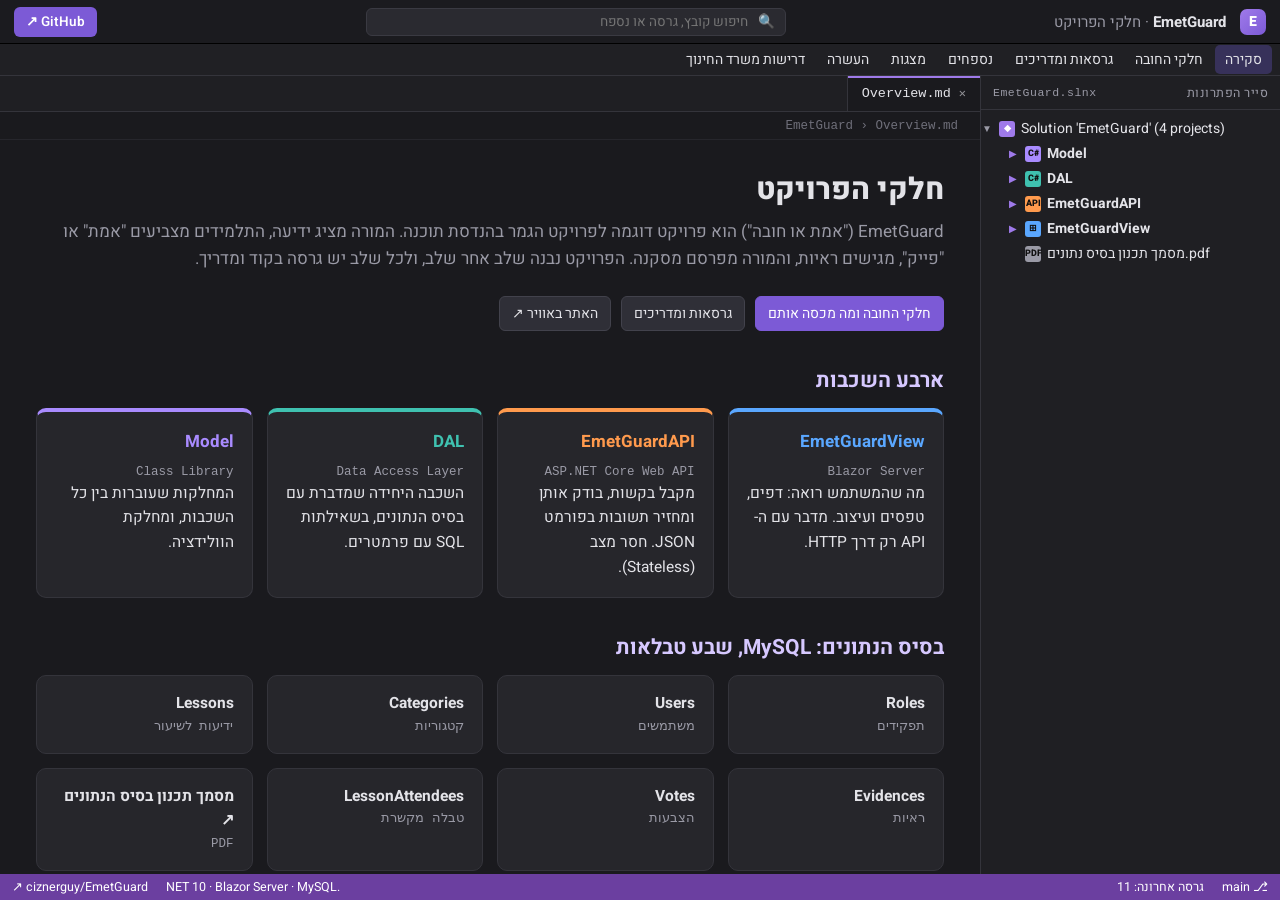
==== commit e2ebc28d: "אתר: הכותרת חלקי הפרויקט, ורמז מונפש לפתיחת סייר הפתרונות" ====
--- a/index.html
+++ b/index.html
@@ -3,7 +3,7 @@
 <head>
 <meta charset="utf-8">
 <meta name="viewport" content="width=device-width, initial-scale=1">
-<title>חלקי החובה של הפרויקט · EmetGuard</title>
+<title>חלקי הפרויקט · EmetGuard</title>
 <meta name="description" content="פרויקט הדוגמה EmetGuard: חלקי החובה, גרסאות, מדריכים, נספחים ומצגות">
 <link rel="preconnect" href="https://fonts.googleapis.com">
 <link href="https://fonts.googleapis.com/css2?family=Heebo:wght@400;500;700;800&display=swap" rel="stylesheet">
@@ -50,10 +50,15 @@
 .tree .row:hover{background:var(--hover)}
 .tree .row.sel{background:var(--sel);outline:1px solid #5c4aa0}
 .tree .chev{width:12px;color:var(--muted);font-size:10px;text-align:center}
-.tree .ico{width:16px;height:16px;border-radius:3px;display:inline-grid;place-items:center;font-size:9px;font-weight:800;color:#111;flex:none}
+.tree .ico{direction:ltr;width:16px;height:16px;border-radius:3px;display:inline-grid;place-items:center;font-size:9px;font-weight:800;color:#111;flex:none}
 .tree .desc{color:var(--dim);font-size:12px;margin-left:6px;direction:rtl}
 .tree .kids{display:block}
 .tree .kids.closed{display:none}
+/* רמז: החצים של הפרויקטים זזים כמה פעמים כדי להראות שאפשר לפתוח */
+.tree .chev.hint{color:var(--accent);animation:nudge 1.1s ease-in-out 1s 4}
+@keyframes nudge{0%,100%{transform:none}30%{transform:translateX(4px) scale(1.35)}60%{transform:none}}
+.tree .hint-tip{margin-left:8px;font-size:11.5px;color:var(--accent);direction:rtl;opacity:0;animation:tip 5.4s ease 1s both}
+@keyframes tip{0%{opacity:0}12%{opacity:1}80%{opacity:1}100%{opacity:0}}
 
 .editor{flex:1;display:flex;flex-direction:column;min-width:0}
 .tabs{height:36px;background:var(--side);display:flex;align-items:flex-end;border-bottom:1px solid var(--line);overflow-x:auto;overflow-y:hidden}
@@ -103,7 +108,7 @@
 
 /* פרטי קובץ */
 .filehead{display:flex;align-items:center;gap:12px;margin-bottom:6px}
-.filehead .ico{width:34px;height:34px;border-radius:8px;display:grid;place-items:center;font-weight:800;color:#111;font-size:14px}
+.filehead .ico{direction:ltr;width:34px;height:34px;border-radius:8px;display:grid;place-items:center;font-weight:800;color:#111;font-size:14px}
 .codebox{background:#141417;border:1px solid var(--line);border-radius:10px;padding:14px 18px;font-family:var(--code);font-size:13.5px;direction:ltr;text-align:left;white-space:pre;overflow:auto;color:#d4d4d4;line-height:1.55}
 .codebox .c{color:#6a9955} .codebox .k{color:#569cd6} .codebox .t{color:#4ec9b0} .codebox .s{color:#ce9178}
 
@@ -135,7 +140,7 @@
 <header class="titlebar">
   <button class="menubtn" id="menuBtn" aria-label="פתיחת סייר הפתרונות">☰</button>
   <div class="logo">E</div>
-  <div class="name">EmetGuard <span>· חלקי החובה של הפרויקט</span></div>
+  <div class="name">EmetGuard <span>· חלקי הפרויקט</span></div>
   <label class="search">🔍<input id="q" type="search" placeholder="חיפוש קובץ, גרסה או נספח"></label>
   <a class="tb-btn" href="https://github.com/ciznerguy/EmetGuard" target="_blank" rel="noopener">GitHub ↗</a>
 </header>
@@ -163,7 +168,7 @@
 
 <!-- ===== סקירה ===== -->
 <article class="page" id="p-overview">
-  <h1>חלקי החובה של הפרויקט</h1>
+  <h1>חלקי הפרויקט</h1>
   <p class="lead">EmetGuard ("אמת או חובה") הוא פרויקט דוגמה לפרויקט הגמר בהנדסת תוכנה. המורה מציג ידיעה, התלמידים מצביעים "אמת" או "פייק", מגישים ראיות, והמורה מפרסם מסקנה. הפרויקט נבנה שלב אחר שלב, ולכל שלב יש גרסה בקוד ומדריך.</p>
 
   <div class="btns" style="margin-bottom:8px">
@@ -288,9 +293,13 @@
       למה בדיקה בדף לא מספיקה, איפה UserValidator יושבת, הכללים, הקוד והשימוש בדף וב-API.</a>
   </div>
   <h2>סרטון</h2>
-  <a class="card" href="https://github.com/ciznerguy/EmetGuard#סרטון-איך-עובדים-עם-הגיט-של-emetguard" target="_blank" rel="noopener">
-    <h3>איך עובדים עם הגיט של EmetGuard ↗</h3>
-    סרטון קצר, בלי קול: הדף הראשי, מעבר בין הגרסאות, המדריך של כל גרסה והנספחים.</a>
+  <div class="card">
+    <h3>איך עובדים עם הגיט של EmetGuard</h3>
+    <p style="margin:0 0 12px;color:var(--muted)">סרטון קצר, בלי קול: הדף הראשי, מעבר בין הגרסאות, המדריך של כל גרסה והנספחים.</p>
+    <video controls preload="metadata" playsinline style="width:100%;max-width:900px;display:block;border-radius:8px;border:1px solid var(--line);background:#000">
+      <source src="media/git-guide.mp4#t=2" type="video/mp4">
+    </video>
+  </div>
 </article>
 
 <!-- ===== העשרה ===== -->
@@ -382,35 +391,35 @@
   // קבצים בסייר הפתרונות
   var C = {model:"#a98bff", dal:"#3fc1b0", api:"#ff9a4d", view:"#5aa7ff", db:"#c9a27d", doc:"#9a9aa6"};
   var files = {
-    model:{name:"Model", kind:"project", color:C.model, ico:"C#", desc:"מחלקות הנתונים שעוברות בין כל השכבות. לא תלויה באף שכבה אחרת, ולכן כולן יכולות להשתמש בה.", ver:"1", path:"Model"},
-    baseentity:{name:"BaseEntity.cs", color:C.model, ico:"C#", desc:"מחלקת בסיס מופשטת (abstract) עם המזהה Id. כל ישות יורשת ממנה. כאן מתקיימת דרישת הירושה.", ver:"3", path:"Model/BaseEntity.cs",
+    model:{name:"Model", kind:"project", color:C.model, ico:"C#", desc:"פרויקט מסוג Class Library שמכיל את מחלקות הנתונים של המערכת. אלה המחלקות שעוברות בין כל השכבות: ה-DAL ממלא אותן מבסיס הנתונים, ה-API שולח אותן ברשת כ-JSON, והתצוגה מציגה אותן. Model לא תלויה באף שכבה אחרת, ולכן כל השכבות יכולות להפנות אליה בלי ליצור תלות מעגלית. התצוגה מפנה אליה ישירות, וה-API מכיר אותה דרך DAL. בפרויקט יש שלושה קבצים: מחלקת הבסיס BaseEntity, המחלקה User ומחלקת הוולידציה UserValidator. כשנוסיף ישויות חדשות, כמו שיעור או ראיה, הן ייכנסו לכאן.", ver:"1", path:"Model"},
+    baseentity:{name:"BaseEntity.cs", color:C.model, ico:"C#", desc:"מחלקת בסיס מופשטת (abstract) שכל ישות במערכת יורשת ממנה. יש בה תכונה אחת, Id, המזהה הייחודי שמתאים למפתח הראשי בטבלה. המילה abstract אומרת שאי אפשר ליצור ממנה עצם ישירות, רק ממחלקות שיורשות ממנה. הבנאים שלה מוגדרים protected, כלומר רק מחלקה יורשת יכולה לקרוא להם, דרך base. כך כל ישות מקבלת את ה-Id בלי לכתוב אותו שוב. זו דרישת הירושה של משרד החינוך, והבסיס לכל מחלקה שנוסיף בהמשך.", ver:"3", path:"Model/BaseEntity.cs",
       code:'<span class="k">public abstract class</span> <span class="t">BaseEntity</span>\n{\n    <span class="k">public int</span> Id { <span class="k">get</span>; <span class="k">set</span>; }\n}'},
-    user:{name:"User.cs", color:C.model, ico:"C#", desc:"המשתמש: שם, אימייל, סיסמה, תפקיד. יורש מ-BaseEntity, עם כמה בנאים ו-override של ToString.", ver:"3", path:"Model/User.cs",
+    user:{name:"User.cs", color:C.model, ico:"C#", desc:"המחלקה שמייצגת משתמש: שם משתמש, אימייל, סיסמה, מזהה ושם התפקיד, תאריך הרשמה והאם המשתמש פעיל. היא יורשת מ-BaseEntity ומקבלת ממנה את Id. יש בה שלושה בנאים: בנאי ריק שצריך כדי להמיר JSON לעצם, בנאי להרשמה עם שם, אימייל וסיסמה, ובנאי מלא שקורא לבנאי של מחלקת הבסיס עם base(id). הפעולה ToString נכתבה מחדש עם override, כך שהדפסה של משתמש מציגה את הפרטים שלו. זו דוגמה לפולימורפיזם. התכונות מוגדרות עם get ו-set, וכך נשמר הכימוס.", ver:"3", path:"Model/User.cs",
       code:'<span class="k">public class</span> <span class="t">User</span> : <span class="t">BaseEntity</span>\n{\n    <span class="k">public string</span> Username { <span class="k">get</span>; <span class="k">set</span>; }\n    ...\n    <span class="k">public override string</span> ToString() { ... }\n}'},
-    validator:{name:"UserValidator.cs", color:C.model, ico:"C#", desc:"מחלקה סטטית עם כללי התקינות של משתמש. הדף וה-API משתמשים באותה מחלקה. הרחבה מסעיף 9 של משרד החינוך.", ver:"11", path:"Model/UserValidator.cs",
+    validator:{name:"UserValidator.cs", color:C.model, ico:"C#", desc:"מחלקה סטטית שמרכזת את כל כללי התקינות של משתמש: שם משתמש בין 3 ל-20 תווים באנגלית, ספרות וקו תחתון, אימייל במבנה תקין, וסיסמה של לפחות 8 תווים עם אות וספרה. לכל שדה יש פעולת בדיקה שמחזירה הודעת שגיאה או מחרוזת ריקה, והפעולה Validate בודקת משתמש שלם ומחזירה רשימה של כל השגיאות. המחלקה נמצאת ב-Model כי זו השכבה היחידה שגם התצוגה וגם ה-API מכירים. כך הדף בודק לנוחות המשתמש, והשרת בודק להגנה, לפי אותם כללים בדיוק. זו הרחבה מסעיף 9 של משרד החינוך, וגם מחזקת את דרישת החובה לבדיקות תקינות.", ver:"11", path:"Model/UserValidator.cs",
       code:'<span class="t">List</span>&lt;<span class="k">string</span>&gt; errors = <span class="t">UserValidator</span>.Validate(user);\n<span class="k">if</span> (errors.Count &gt; 0)\n{\n    <span class="k">return</span> BadRequest(errors);\n}'},
-    dal:{name:"DAL", kind:"project", color:C.dal, ico:"C#", desc:"שכבת הגישה לנתונים. השכבה היחידה שמדברת עם MySQL. כל השאילתות עם פרמטרים, להגנה מ-SQL Injection.", ver:"2", path:"DAL"},
-    initializer:{name:"DatabaseInitializer.cs", color:C.dal, ico:"C#", desc:"יוצר את בסיס הנתונים ואת שבע הטבלאות אם הם לא קיימים, ומוסיף תפקידים ומשתמשים התחלתיים.", ver:"2", path:"DAL/DatabaseInitializer.cs",
+    dal:{name:"DAL", kind:"project", color:C.dal, ico:"C#", desc:"שכבת הגישה לנתונים (Data Access Layer). זו השכבה היחידה שמדברת עם בסיס הנתונים MySQL, בעזרת החבילה MySql.Data. כל שאילתה כתובה ב-SQL ישיר, בלי Entity Framework, וכל ערך שמגיע מהמשתמש עובר כפרמטר, כדי למנוע הזרקת SQL. כל הפעולות אסינכרוניות (async ו-await), כך שהשרת פנוי לבקשות אחרות בזמן ההמתנה לבסיס הנתונים. בשכבה יש את DatabaseInitializer שבונה את בסיס הנתונים, ואת UserDB עם השאילתות על המשתמשים. לכל טבלה חדשה תתווסף כאן מחלקה משלה.", ver:"2", path:"DAL"},
+    initializer:{name:"DatabaseInitializer.cs", color:C.dal, ico:"C#", desc:"המחלקה שרצה פעם אחת כשה-API עולה, ומכינה את בסיס הנתונים. היא יוצרת את בסיס הנתונים EmetGuardDB אם הוא לא קיים, ואחר כך את שבע הטבלאות עם CREATE TABLE IF NOT EXISTS, כך שהרצה חוזרת לא מוחקת נתונים. בטבלאות מוגדרים מפתחות ראשיים, מפתחות זרים בין הטבלאות, והטבלה המקשרת LessonAttendees בין שיעורים למשתמשים. בסוף היא מוסיפה את שלושת התפקידים ומשתמשים התחלתיים, עם סיסמאות מגובבות. מגרסה 10 היא כותבת לקונסולה הודעה על כל שלב, כדי שאפשר יהיה לראות מה קרה.", ver:"2", path:"DAL/DatabaseInitializer.cs",
       code:'<span class="k">CREATE TABLE IF NOT EXISTS</span> LessonAttendees (\n    LessonID <span class="k">INT NOT NULL</span>,\n    UserID <span class="k">INT NOT NULL</span>,\n    <span class="k">FOREIGN KEY</span> (LessonID) <span class="k">REFERENCES</span> Lessons(LessonID), ...\n);'},
-    userdb:{name:"UserDB.cs", color:C.dal, ico:"C#", desc:"כל השאילתות על טבלת המשתמשים: הוספה, שליפה, JOIN לתפקידים, ספירה לפי תפקיד, עדכון ובדיקת כניסה עם BCrypt.", ver:"3", path:"DAL/UserDB.cs",
+    userdb:{name:"UserDB.cs", color:C.dal, ico:"C#", desc:"כל הפעולות על טבלת המשתמשים, אחת לכל שאילתה: הוספה, בדיקה אם שם משתמש או אימייל כבר קיימים, בדיקת כניסה, שליפה לפי מזהה, שליפת כל המשתמשים, ספירה לפי תפקיד, עדכון תפקיד, סיסמה ואימייל, ומחיקה. השליפות משתמשות ב-JOIN עם טבלת התפקידים כדי להחזיר גם את שם התפקיד, והספירה משתמשת ב-GROUP BY. בהוספה ובעדכון הסיסמה מגובבת עם BCrypt, ובכניסה משווים את מה שהוקלד לגיבוב השמור. המחרוזת של החיבור מגיעה דרך הבנאי, ולכן המחלקה לא יודעת מאיפה היא נקראה.", ver:"3", path:"DAL/UserDB.cs",
       code:'<span class="k">string</span> sql = <span class="s">"SELECT ... FROM Users u JOIN Roles r ON u.RoleID = r.RoleID WHERE u.Username = @Username;"</span>;\ncommand.Parameters.AddWithValue(<span class="s">"@Username"</span>, username);'},
-    api:{name:"EmetGuardAPI", kind:"project", color:C.api, ico:"API", desc:"שכבת השירות: ASP.NET Core Web API חסר מצב. מקבל בקשות HTTP, קורא ל-DAL ומחזיר JSON.", ver:"1", path:"EmetGuardAPI"},
-    controller:{name:"UsersController.cs", color:C.api, ico:"C#", desc:"נקודות הקצה של המשתמשים: api/users. מחזיר קודי מצב מתאימים: 200, 201, 400, 401, 409.", ver:"3", path:"EmetGuardAPI/Controllers/UsersController.cs",
+    api:{name:"EmetGuardAPI", kind:"project", color:C.api, ico:"API", desc:"שכבת השירות: פרויקט ASP.NET Core Web API. הוא מקבל בקשות HTTP, קורא לפעולה המתאימה ב-DAL ומחזיר תשובה בפורמט JSON עם קוד מצב. ה-API חסר מצב (Stateless): הוא לא זוכר דבר בין בקשה לבקשה, וכל בקשה עומדת בפני עצמה. כך הוא יכול לשרת הרבה משתמשים, ואפשר לחבר אליו גם לקוחות אחרים, כמו אפליקציה לטלפון. מחרוזת החיבור לבסיס הנתונים נשמרת ב-User Secrets ולא בקוד, כדי שהסיסמה לא תעלה לגיט.", ver:"1", path:"EmetGuardAPI"},
+    controller:{name:"UsersController.cs", color:C.api, ico:"C#", desc:"הבקר שמגדיר את נקודות הקצה של המשתמשים, כולן תחת הכתובת api/users. יש בו שליפת כל המשתמשים ומשתמש לפי מזהה, בדיקה אם שם או אימייל תפוסים, ספירה לפי תפקיד, הרשמה, כניסה, עדכון תפקיד, סיסמה ואימייל, ומחיקה. כל פעולה מחזירה קוד מצב מתאים: 200 הצלחה, 201 נוצר, 400 בקשה שגויה, 401 כניסה נכשלה, 404 לא נמצא ו-409 כבר קיים. מגרסה 7 הבקר לא מחזיר סיסמאות בתשובות, ומגרסה 11 הוא בודק תקינות עם UserValidator לפני כל הרשמה.", ver:"3", path:"EmetGuardAPI/Controllers/UsersController.cs",
       code:'[<span class="t">HttpPost</span>]\n<span class="k">public async</span> <span class="t">Task</span>&lt;<span class="t">ActionResult</span>&lt;<span class="t">User</span>&gt;&gt; Add([<span class="t">FromBody</span>] <span class="t">User</span> user, ...)'},
-    http:{name:"EmetGuardAPI.http", color:C.api, ico:"⇄", desc:"קובץ בדיקות: שולחים בקשות ל-API ישירות מ-Visual Studio, בלי דפדפן.", ver:"1", path:"EmetGuardAPI/EmetGuardAPI.http",
+    http:{name:"EmetGuardAPI.http", color:C.api, ico:"⇄", desc:"קובץ בדיקות שמאפשר לשלוח בקשות ל-API ישירות מתוך Visual Studio, בלי דפדפן ובלי דף. מעל כל בקשה מופיע קישור לשליחה, והתשובה מוצגת בחלון בצד, עם קוד המצב וגוף התשובה. המשתנה בראש הקובץ שומר את כתובת השרת, וכל הבקשות משתמשות בו. יש בו בקשה לכל נקודת קצה, ומגרסה 11 גם בקשה עם נתונים שגויים, שמראה שהשרת מגן על עצמו גם בלי הדף. זה הכלי לבדוק את ה-API לפני שבונים לו מסכים.", ver:"1", path:"EmetGuardAPI/EmetGuardAPI.http",
       code:'POST {{EmetGuardAPI_HostAddress}}/api/users\nContent-Type: application/json\n\n{ <span class="s">"username"</span>: <span class="s">"test_user"</span>, ... }'},
-    program:{name:"Program.cs", color:C.api, ico:"C#", desc:"נקודת הכניסה של השרת: קריאת מחרוזת החיבור מ-User Secrets, אתחול בסיס הנתונים ורישום השירותים.", ver:"2", path:"EmetGuardAPI/Program.cs"},
-    view:{name:"EmetGuardView", kind:"project", color:C.view, ico:"⊞", desc:"שכבת התצוגה: Blazor Server. דפים, רכיבים ועיצוב. מדברת עם ה-API רק דרך HttpClient.", ver:"1", path:"EmetGuardView"},
-    home:{name:"Home.razor", color:C.view, ico:"@", desc:"דף הבית: מה האתר עושה, למה זה חשוב, ושתי דוגמאות לידיעות פייק.", ver:"4", path:"EmetGuardView/Components/Pages/Home.razor"},
-    login:{name:"Login.razor", color:C.view, ico:"@", desc:"דף הכניסה: שולח שם וסיסמה ל-API, שומר את המשתמש ב-UserSession ומעביר לדף לפי התפקיד.", ver:"4, 6", path:"EmetGuardView/Components/Pages/Login.razor"},
-    register:{name:"Register.razor", color:C.view, ico:"@", desc:"דף ההרשמה: בדיקות תקינות עם UserValidator, בדיקה שהשם והאימייל פנויים, ושמירה.", ver:"4, 5, 11", path:"EmetGuardView/Components/Pages/Register.razor"},
-    field:{name:"Field.razor", color:C.view, ico:"@", desc:"רכיב משותף (user control): תווית ותיבת קלט. כל שדה בטפסים נבנה ממנו. הרחבה מסעיף 8.", ver:"4", path:"EmetGuardView/Components/Shared/Field.razor"},
-    logo:{name:"Logo.razor", color:C.view, ico:"@", desc:"רכיב משותף: הלוגו של האתר, מצויר כ-SVG.", ver:"4", path:"EmetGuardView/Components/Shared/Logo.razor"},
-    layout:{name:"MainLayout.razor", color:C.view, ico:"@", desc:"המסגרת של כל הדפים: סרגל עליון עם המשתמש המחובר, תוכן ותחתית.", ver:"4, 6", path:"EmetGuardView/Components/Layout/MainLayout.razor"},
-    session:{name:"UserSession.cs", color:C.view, ico:"C#", desc:"שירות שזוכר את המשתמש המחובר בכל הדפים. משתמש באירוע (event) ובנציג (delegate) כדי לעדכן את הסרגל העליון.", ver:"6", path:"EmetGuardView/Services/UserSession.cs",
+    program:{name:"Program.cs", color:C.api, ico:"C#", desc:"נקודת הכניסה של שרת ה-API: הקוד שרץ ראשון כשמפעילים את הפרויקט. הוא קורא את מחרוזת החיבור מ-User Secrets, מריץ את DatabaseInitializer כדי שבסיס הנתונים והטבלאות יהיו מוכנים, ורושם את UserDB כשירות אחד לכל האפליקציה (Singleton). אחר כך הוא מפעיל את הבקרים. אם החיבור לבסיס הנתונים נכשל, מופיעה בקונסולה הודעה ברורה עם הסיבה, והשרת לא עולה.", ver:"2", path:"EmetGuardAPI/Program.cs"},
+    view:{name:"EmetGuardView", kind:"project", color:C.view, ico:"⊞", desc:"שכבת התצוגה: פרויקט Blazor Server. כאן נמצאים הדפים, הרכיבים המשותפים והעיצוב, כולם כתובים ב-Razor, שהוא HTML עם קוד C#. התצוגה לא ניגשת לבסיס הנתונים. כל נתון מגיע מה-API, דרך HttpClient. העיצוב בנוי על ספריית Bootstrap בגרסה לימין לשמאל, עם קובץ site.css שמתאים אותה לצבעים של האתר. השירות UserSession זוכר את המשתמש המחובר בזמן הגלישה.", ver:"1", path:"EmetGuardView"},
+    home:{name:"Home.razor", color:C.view, ico:"@", desc:"דף הבית של האתר, הדף הראשון שמבקר רואה. הוא מסביר מה האתר עושה ולמה זה חשוב, ומציג שתי דוגמאות אמיתיות לידיעות פייק: תמונה של האפיפיור שנוצרה בבינה מלאכותית, וסרטון מזויף של טום קרוז. אחר כך הוא מתאר איך שיעור עובד, מידיעה אחת לדיון שלם, ומזמין להירשם. הדף בנוי מחלקים (section) במחלקות של Bootstrap, ומותאם גם לטלפון. קטעי העיצוב מסומנים בהערה שנעזרו בהם בבינה מלאכותית.", ver:"4", path:"EmetGuardView/Components/Pages/Home.razor"},
+    login:{name:"Login.razor", color:C.view, ico:"@", desc:"דף הכניסה למערכת. המשתמש מקליד שם משתמש וסיסמה, והדף שולח אותם ל-API בבקשת POST. אם הכניסה הצליחה, הבקר מחזיר את המשתמש בלי הסיסמה, והדף שומר אותו בשירות UserSession ומעביר אותו לדף הראשי של התפקיד שלו. אם נכשלה, מוצגת הודעה כללית, בלי לגלות אם השם או הסיסמה שגויים. בזמן שהבקשה בדרך, הכפתור מושבת ומציג סימן טעינה.", ver:"4, 6", path:"EmetGuardView/Components/Pages/Login.razor"},
+    register:{name:"Register.razor", color:C.view, ico:"@", desc:"דף ההרשמה, והדף הראשון שבו התצוגה כותבת לבסיס הנתונים. לפני שפונים לשרת, הדף בודק את השדות עם UserValidator ובודק שהסיסמה ואימותה זהים. אחר כך הוא שואל את ה-API אם שם המשתמש והאימייל פנויים, ורק אז שולח את המשתמש החדש לשמירה. אם ההרשמה הצליחה, מופיעה הודעה עם ספירה לאחור, והדף עובר לדף הכניסה. כל הלוגיקה כתובה ב-C#, בלי JavaScript.", ver:"4, 5, 11", path:"EmetGuardView/Components/Pages/Register.razor"},
+    field:{name:"Field.razor", color:C.view, ico:"@", desc:"רכיב משותף (user control): שדה טופס שמורכב מתווית ותיבת קלט, בעיצוב של Bootstrap. במקום לכתוב את אותו HTML בכל שדה בכל טופס, כותבים אותו פעם אחת כאן, ומעבירים לרכיב רק את מה שמשתנה: התווית, סוג השדה וכיוון הכתיבה. מגרסה 5 יש לרכיב חיבור דו כיווני (Value ו-ValueChanged), כך שמה שמקלידים בשדה מגיע ישר למשתנה בדף. זו הרחבה מסעיף 8 של משרד החינוך.", ver:"4", path:"EmetGuardView/Components/Shared/Field.razor"},
+    logo:{name:"Logo.razor", color:C.view, ico:"@", desc:"רכיב משותף שמציג את הלוגו של האתר: סמל של עינית עם סימן וי, השם EmetGuard והסלוגן. הסמל מצויר כ-SVG בתוך הקוד, ולכן הוא חד בכל גודל ולא צריך קובץ תמונה. לחיצה על הלוגו מחזירה לדף הבית. כי הוא רכיב נפרד, אפשר להציג אותו בכל מקום באתר בשורה אחת.", ver:"4", path:"EmetGuardView/Components/Shared/Logo.razor"},
+    layout:{name:"MainLayout.razor", color:C.view, ico:"@", desc:"התבנית שעוטפת את כל הדפים באתר. למעלה יש סרגל שנשאר צמוד לראש המסך בגלילה, ובו הלוגו, והמשתמש המחובר או כפתורי כניסה והרשמה. באמצע נכנס התוכן של הדף הנוכחי, ולמטה התחתית. מגרסה 6 התבנית נרשמת לאירוע OnChange של UserSession, כך שכשמשתמש נכנס או יוצא, הסרגל מתעדכן מיד. כפתור היציאה מנקה את השירות ומחזיר לדף הבית.", ver:"4, 6", path:"EmetGuardView/Components/Layout/MainLayout.razor"},
+    session:{name:"UserSession.cs", color:C.view, ico:"C#", desc:"שירות שזוכר את המשתמש המחובר לאורך כל הגלישה: מזהה, שם משתמש, אימייל ותפקיד. הוא רשום כ-Scoped, כלומר לכל לשונית בדפדפן יש עותק משלו, ומשתמשים שונים לא רואים זה את זה. כשהמשתמש נכנס או יוצא, השירות מפעיל את האירוע OnChange, שמוגדר עם הנציג (delegate) Action, וכל רכיב שנרשם לאירוע מתעדכן. כך מתקיימת דרישת האירועים והנציגים. ה-API עצמו לא זוכר כלום, ולכן המידע על המשתמש נשמר כאן.", ver:"6", path:"EmetGuardView/Services/UserSession.cs",
       code:'<span class="k">public event</span> <span class="t">Action</span>? OnChange;\n...\n<span class="k">if</span> (OnChange != <span class="k">null</span>)\n{\n    OnChange.Invoke();\n}'},
-    sitecss:{name:"site.css", color:C.view, ico:"#", desc:"העיצוב של האתר: צבעים, גופנים והתאמות לספריית Bootstrap.", ver:"4", path:"EmetGuardView/wwwroot/css/site.css"},
-    dbdoc:{name:"מסמך תכנון בסיס נתונים.pdf", color:C.doc, ico:"PDF", desc:"מסמך התכנון של שבע הטבלאות, הקשרים ביניהן וה-DSD.", ver:"2", raw:true, path:"מסמך תכנון בסיס נתונים - EmetGuard.pdf"}
+    sitecss:{name:"site.css", color:C.view, ico:"#", desc:"קובץ העיצוב של האתר. הוא נטען אחרי ספריית Bootstrap, ולכן כשיש התנגשות, הכללים שלו גוברים. בראש הקובץ מוגדרים הצבעים של האתר כמשתנים, כך שאפשר לשנות צבע במקום אחד והוא משתנה בכל האתר. אחריהם יש גופנים, כפתורים, כרטיסים, הלוגו והתגיות של אמת ופייק. הקובץ מחולק לחלקים ממוספרים, עם הערה בעברית לכל חלק.", ver:"4", path:"EmetGuardView/wwwroot/css/site.css"},
+    dbdoc:{name:"מסמך תכנון בסיס נתונים.pdf", color:C.doc, ico:"PDF", desc:"מסמך התכנון של בסיס הנתונים, שנכתב לפני שכתבנו את הקוד. הוא מתאר את שבע הטבלאות, את העמודות והסוגים של כל אחת, ואת הקשרים ביניהן דרך המפתחות הזרים. יש בו גם את הטבלה המקשרת LessonAttendees ואת הסיבה שהיא נחוצה. המסמך הוא הבסיס לפרקי בסיס הנתונים ותרשים ה-ERD וה-DSD בתיק הפרויקט.", ver:"2", raw:true, path:"מסמך תכנון בסיס נתונים - EmetGuard.pdf"}
   };
   var tree = [
     {id:"model", kids:["baseentity","user","validator"]},
@@ -492,6 +501,22 @@
   sol.onclick = function(){ location.hash = "overview"; };
   treeEl.appendChild(sol);
   build(tree, treeEl, 1);
+
+  // רמז לפתיחת התפריט: מסמנים את החצים של ארבעת הפרויקטים, ומוסיפים הסבר קצר ליד הראשון
+  var projectRows = treeEl.querySelectorAll(":scope > .row[data-file]");
+  var hinted = 0;
+  projectRows.forEach(function(r){
+    var c = r.querySelector(".chev");
+    if (c.textContent !== "▶") { return; }
+    var i = hinted; hinted++;
+    c.classList.add("hint");
+    c.style.animationDelay = (1 + i * 0.15) + "s";
+    if (i === 0) { r.appendChild(el("span", "hint-tip", "◀ לחצו על החץ כדי לפתוח")); }
+  });
+  treeEl.addEventListener("click", function(){
+    treeEl.querySelectorAll(".chev.hint").forEach(function(c){ c.classList.remove("hint"); });
+    treeEl.querySelectorAll(".hint-tip").forEach(function(s){ s.remove(); });
+  }, { once: true });
 
   // ---------- לשוניות וניווט ----------
   var pages = {overview:"Overview.md", requirements:"Requirements.md", versions:"Versions.md", appendices:"Appendices.md", decks:"Presentations.md", enrichment:"Enrichment.md", ministry:"Ministry.pdf"};
